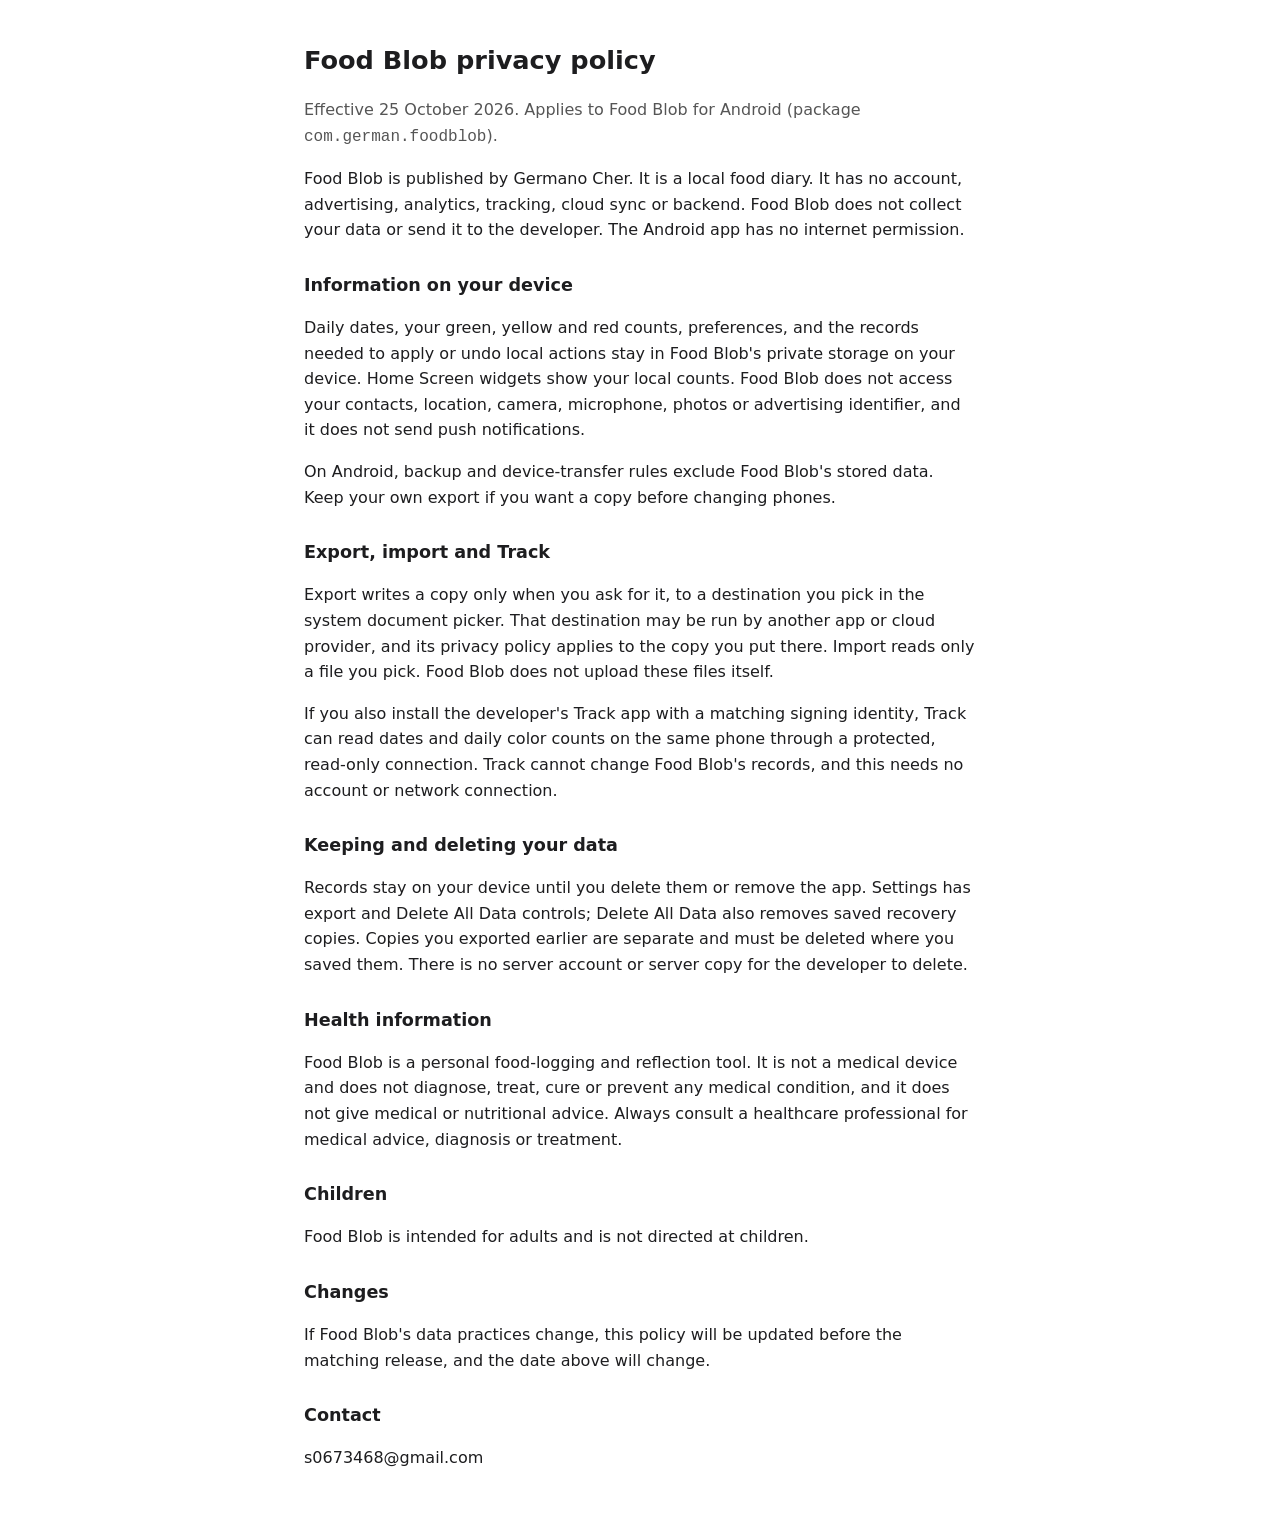
==== foodblob-privacy.html @ b6fa4ab8 "Add Food Blob privacy policy Co-Authored-By: Claude Opus 5.5 <noreply@anthropic.com>" ====
<!doctype html>
<html lang="en">
<head>
<meta charset="utf-8">
<meta name="viewport" content="width=device-width, initial-scale=1">
<title>Food Blob privacy policy</title>
<link rel="stylesheet" href="style.css">
</head>
<body>
<main>
<h1>Food Blob privacy policy</h1>
<p class="muted">Effective 25 October 2026. Applies to Food Blob for Android (package <code>com.german.foodblob</code>).</p>
<p>Food Blob is published by Germano Cher. It is a local food diary. It has no account, advertising, analytics, tracking, cloud sync or backend. Food Blob does not collect your data or send it to the developer. The Android app has no internet permission.</p>

<h2>Information on your device</h2>
<p>Daily dates, your green, yellow and red counts, preferences, and the records needed to apply or undo local actions stay in Food Blob's private storage on your device. Home Screen widgets show your local counts. Food Blob does not access your contacts, location, camera, microphone, photos or advertising identifier, and it does not send push notifications.</p>
<p>On Android, backup and device-transfer rules exclude Food Blob's stored data. Keep your own export if you want a copy before changing phones.</p>

<h2>Export, import and Track</h2>
<p>Export writes a copy only when you ask for it, to a destination you pick in the system document picker. That destination may be run by another app or cloud provider, and its privacy policy applies to the copy you put there. Import reads only a file you pick. Food Blob does not upload these files itself.</p>
<p>If you also install the developer's Track app with a matching signing identity, Track can read dates and daily color counts on the same phone through a protected, read-only connection. Track cannot change Food Blob's records, and this needs no account or network connection.</p>

<h2>Keeping and deleting your data</h2>
<p>Records stay on your device until you delete them or remove the app. Settings has export and Delete All Data controls; Delete All Data also removes saved recovery copies. Copies you exported earlier are separate and must be deleted where you saved them. There is no server account or server copy for the developer to delete.</p>

<h2>Health information</h2>
<p>Food Blob is a personal food-logging and reflection tool. It is not a medical device and does not diagnose, treat, cure or prevent any medical condition, and it does not give medical or nutritional advice. Always consult a healthcare professional for medical advice, diagnosis or treatment.</p>

<h2>Children</h2>
<p>Food Blob is intended for adults and is not directed at children.</p>

<h2>Changes</h2>
<p>If Food Blob's data practices change, this policy will be updated before the matching release, and the date above will change.</p>

<h2>Contact</h2>
<p>s0673468@gmail.com</p>
</main>
</body>
</html>
---- style.css ----
:root { color-scheme: light dark; --fg: #1d1d1f; --bg: #ffffff; --muted: #555; --link: #0b57d0; }
@media (prefers-color-scheme: dark) { :root { --fg: #e8e8ea; --bg: #141416; --muted: #a0a0a8; --link: #8ab4f8; } }
body { margin: 0; background: var(--bg); color: var(--fg); font: 16px/1.6 system-ui, -apple-system, "Segoe UI", sans-serif; }
main { max-width: 42rem; margin: 0 auto; padding: 2.5rem 16px; }
h1 { font-size: 1.6rem; margin: 0 0 1rem; }
h2 { font-size: 1.1rem; margin: 1.75rem 0 0.25rem; }
p, li { color: var(--fg); }
small, .muted { color: var(--muted); }
a { color: var(--link); }
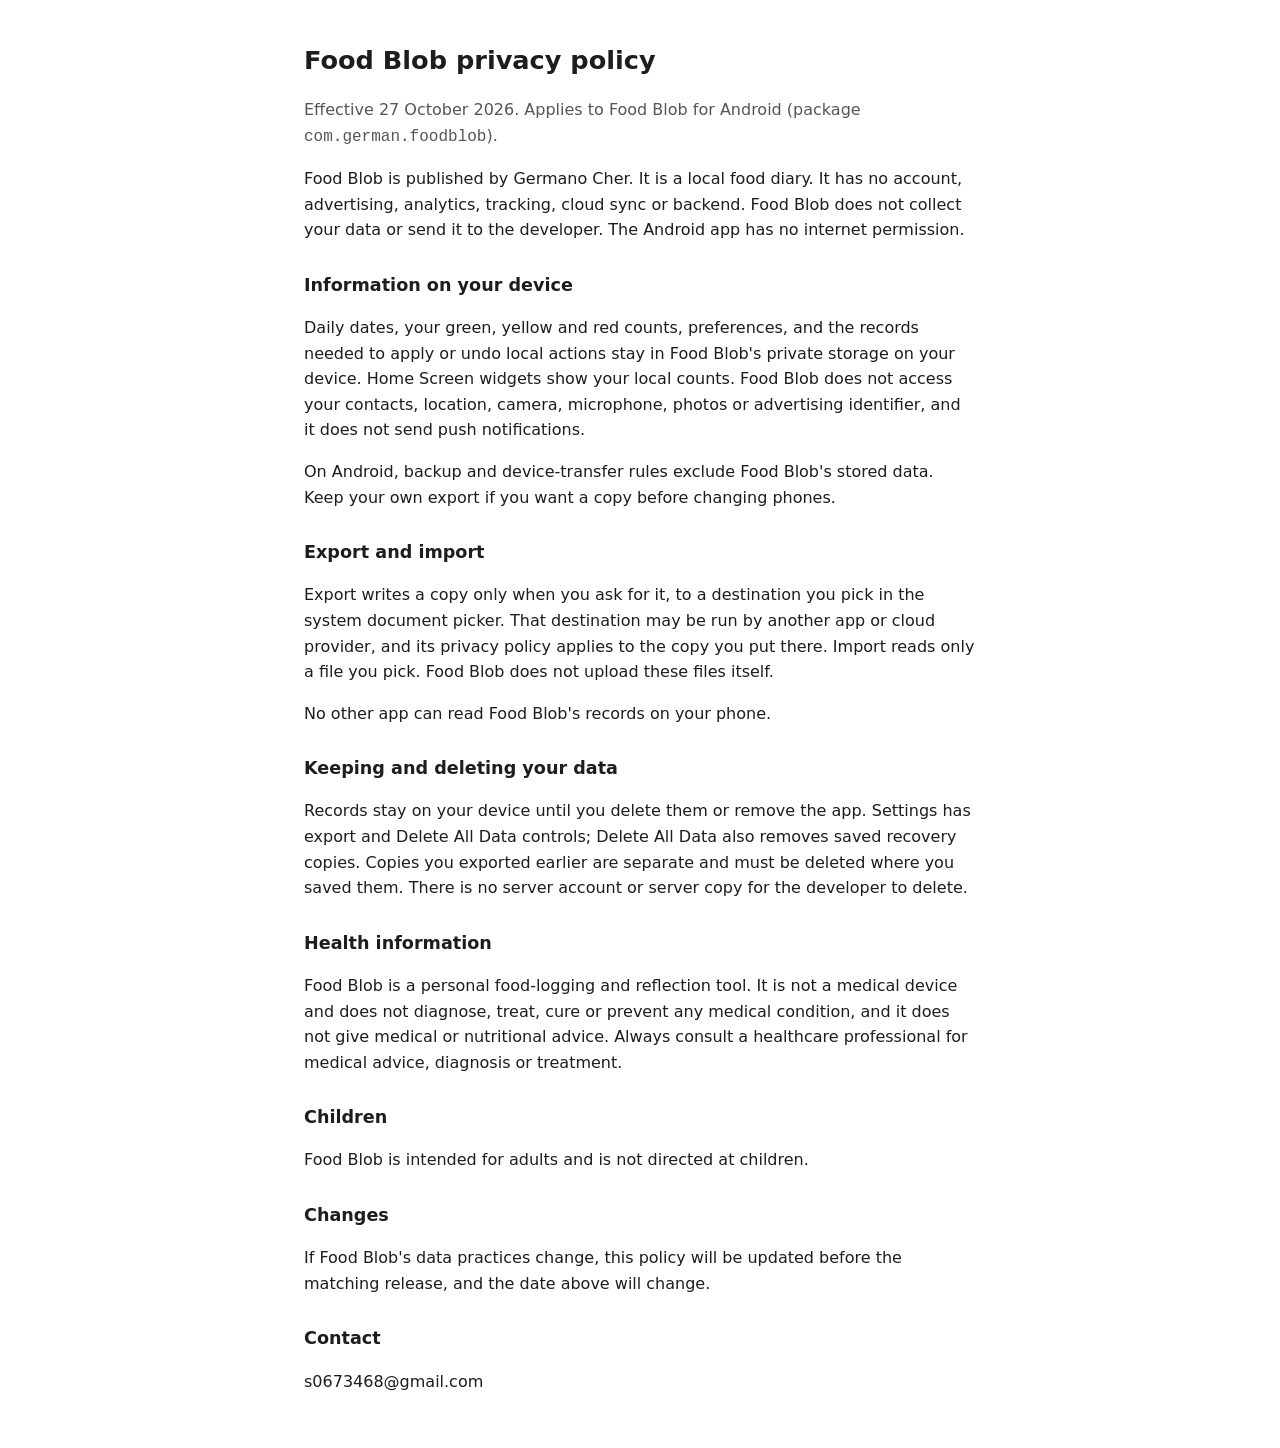
==== commit 733486c9: "Food Blob privacy: Play edition has no Track connection Co-Authored-By: Claude Opus 5.5 <noreply@ant" ====
--- a/foodblob-privacy.html
+++ b/foodblob-privacy.html
@@ -9,16 +9,16 @@
 <body>
 <main>
 <h1>Food Blob privacy policy</h1>
-<p class="muted">Effective 25 October 2026. Applies to Food Blob for Android (package <code>com.german.foodblob</code>).</p>
+<p class="muted">Effective 27 October 2026. Applies to Food Blob for Android (package <code>com.german.foodblob</code>).</p>
 <p>Food Blob is published by Germano Cher. It is a local food diary. It has no account, advertising, analytics, tracking, cloud sync or backend. Food Blob does not collect your data or send it to the developer. The Android app has no internet permission.</p>
 
 <h2>Information on your device</h2>
 <p>Daily dates, your green, yellow and red counts, preferences, and the records needed to apply or undo local actions stay in Food Blob's private storage on your device. Home Screen widgets show your local counts. Food Blob does not access your contacts, location, camera, microphone, photos or advertising identifier, and it does not send push notifications.</p>
 <p>On Android, backup and device-transfer rules exclude Food Blob's stored data. Keep your own export if you want a copy before changing phones.</p>
 
-<h2>Export, import and Track</h2>
+<h2>Export and import</h2>
 <p>Export writes a copy only when you ask for it, to a destination you pick in the system document picker. That destination may be run by another app or cloud provider, and its privacy policy applies to the copy you put there. Import reads only a file you pick. Food Blob does not upload these files itself.</p>
-<p>If you also install the developer's Track app with a matching signing identity, Track can read dates and daily color counts on the same phone through a protected, read-only connection. Track cannot change Food Blob's records, and this needs no account or network connection.</p>
+<p>No other app can read Food Blob's records on your phone.</p>
 
 <h2>Keeping and deleting your data</h2>
 <p>Records stay on your device until you delete them or remove the app. Settings has export and Delete All Data controls; Delete All Data also removes saved recovery copies. Copies you exported earlier are separate and must be deleted where you saved them. There is no server account or server copy for the developer to delete.</p>
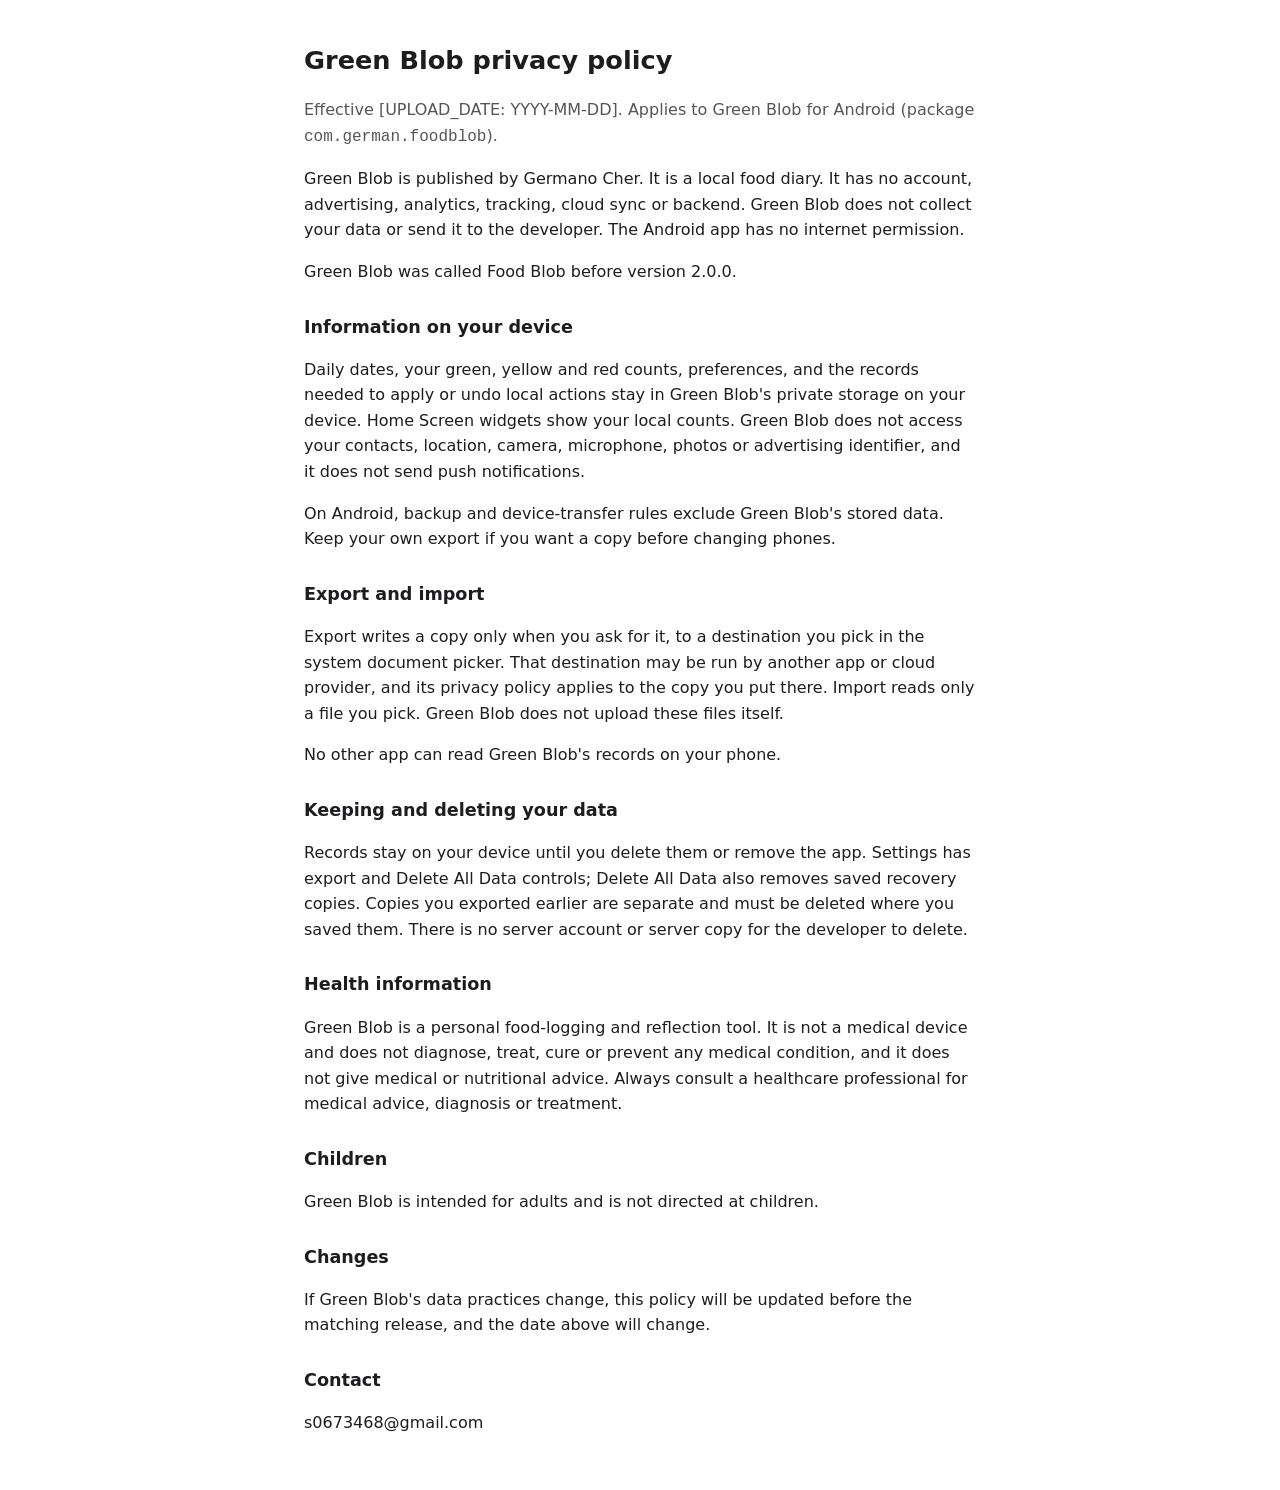
==== commit 31e783f7: "Prepare Green Blob privacy policy rename for 2.0.0" ====
--- a/foodblob-privacy.html
+++ b/foodblob-privacy.html
@@ -3,34 +3,35 @@
 <head>
 <meta charset="utf-8">
 <meta name="viewport" content="width=device-width, initial-scale=1">
-<title>Food Blob privacy policy</title>
+<title>Green Blob privacy policy</title>
 <link rel="stylesheet" href="style.css">
 </head>
 <body>
 <main>
-<h1>Food Blob privacy policy</h1>
-<p class="muted">Effective 27 October 2026. Applies to Food Blob for Android (package <code>com.german.foodblob</code>).</p>
-<p>Food Blob is published by Germano Cher. It is a local food diary. It has no account, advertising, analytics, tracking, cloud sync or backend. Food Blob does not collect your data or send it to the developer. The Android app has no internet permission.</p>
+<h1>Green Blob privacy policy</h1>
+<p class="muted">Effective [UPLOAD_DATE: YYYY-MM-DD]. Applies to Green Blob for Android (package <code>com.german.foodblob</code>).</p>
+<p>Green Blob is published by Germano Cher. It is a local food diary. It has no account, advertising, analytics, tracking, cloud sync or backend. Green Blob does not collect your data or send it to the developer. The Android app has no internet permission.</p>
+<p>Green Blob was called Food Blob before version 2.0.0.</p>
 
 <h2>Information on your device</h2>
-<p>Daily dates, your green, yellow and red counts, preferences, and the records needed to apply or undo local actions stay in Food Blob's private storage on your device. Home Screen widgets show your local counts. Food Blob does not access your contacts, location, camera, microphone, photos or advertising identifier, and it does not send push notifications.</p>
-<p>On Android, backup and device-transfer rules exclude Food Blob's stored data. Keep your own export if you want a copy before changing phones.</p>
+<p>Daily dates, your green, yellow and red counts, preferences, and the records needed to apply or undo local actions stay in Green Blob's private storage on your device. Home Screen widgets show your local counts. Green Blob does not access your contacts, location, camera, microphone, photos or advertising identifier, and it does not send push notifications.</p>
+<p>On Android, backup and device-transfer rules exclude Green Blob's stored data. Keep your own export if you want a copy before changing phones.</p>
 
 <h2>Export and import</h2>
-<p>Export writes a copy only when you ask for it, to a destination you pick in the system document picker. That destination may be run by another app or cloud provider, and its privacy policy applies to the copy you put there. Import reads only a file you pick. Food Blob does not upload these files itself.</p>
-<p>No other app can read Food Blob's records on your phone.</p>
+<p>Export writes a copy only when you ask for it, to a destination you pick in the system document picker. That destination may be run by another app or cloud provider, and its privacy policy applies to the copy you put there. Import reads only a file you pick. Green Blob does not upload these files itself.</p>
+<p>No other app can read Green Blob's records on your phone.</p>
 
 <h2>Keeping and deleting your data</h2>
 <p>Records stay on your device until you delete them or remove the app. Settings has export and Delete All Data controls; Delete All Data also removes saved recovery copies. Copies you exported earlier are separate and must be deleted where you saved them. There is no server account or server copy for the developer to delete.</p>
 
 <h2>Health information</h2>
-<p>Food Blob is a personal food-logging and reflection tool. It is not a medical device and does not diagnose, treat, cure or prevent any medical condition, and it does not give medical or nutritional advice. Always consult a healthcare professional for medical advice, diagnosis or treatment.</p>
+<p>Green Blob is a personal food-logging and reflection tool. It is not a medical device and does not diagnose, treat, cure or prevent any medical condition, and it does not give medical or nutritional advice. Always consult a healthcare professional for medical advice, diagnosis or treatment.</p>
 
 <h2>Children</h2>
-<p>Food Blob is intended for adults and is not directed at children.</p>
+<p>Green Blob is intended for adults and is not directed at children.</p>
 
 <h2>Changes</h2>
-<p>If Food Blob's data practices change, this policy will be updated before the matching release, and the date above will change.</p>
+<p>If Green Blob's data practices change, this policy will be updated before the matching release, and the date above will change.</p>
 
 <h2>Contact</h2>
 <p>s0673468@gmail.com</p>
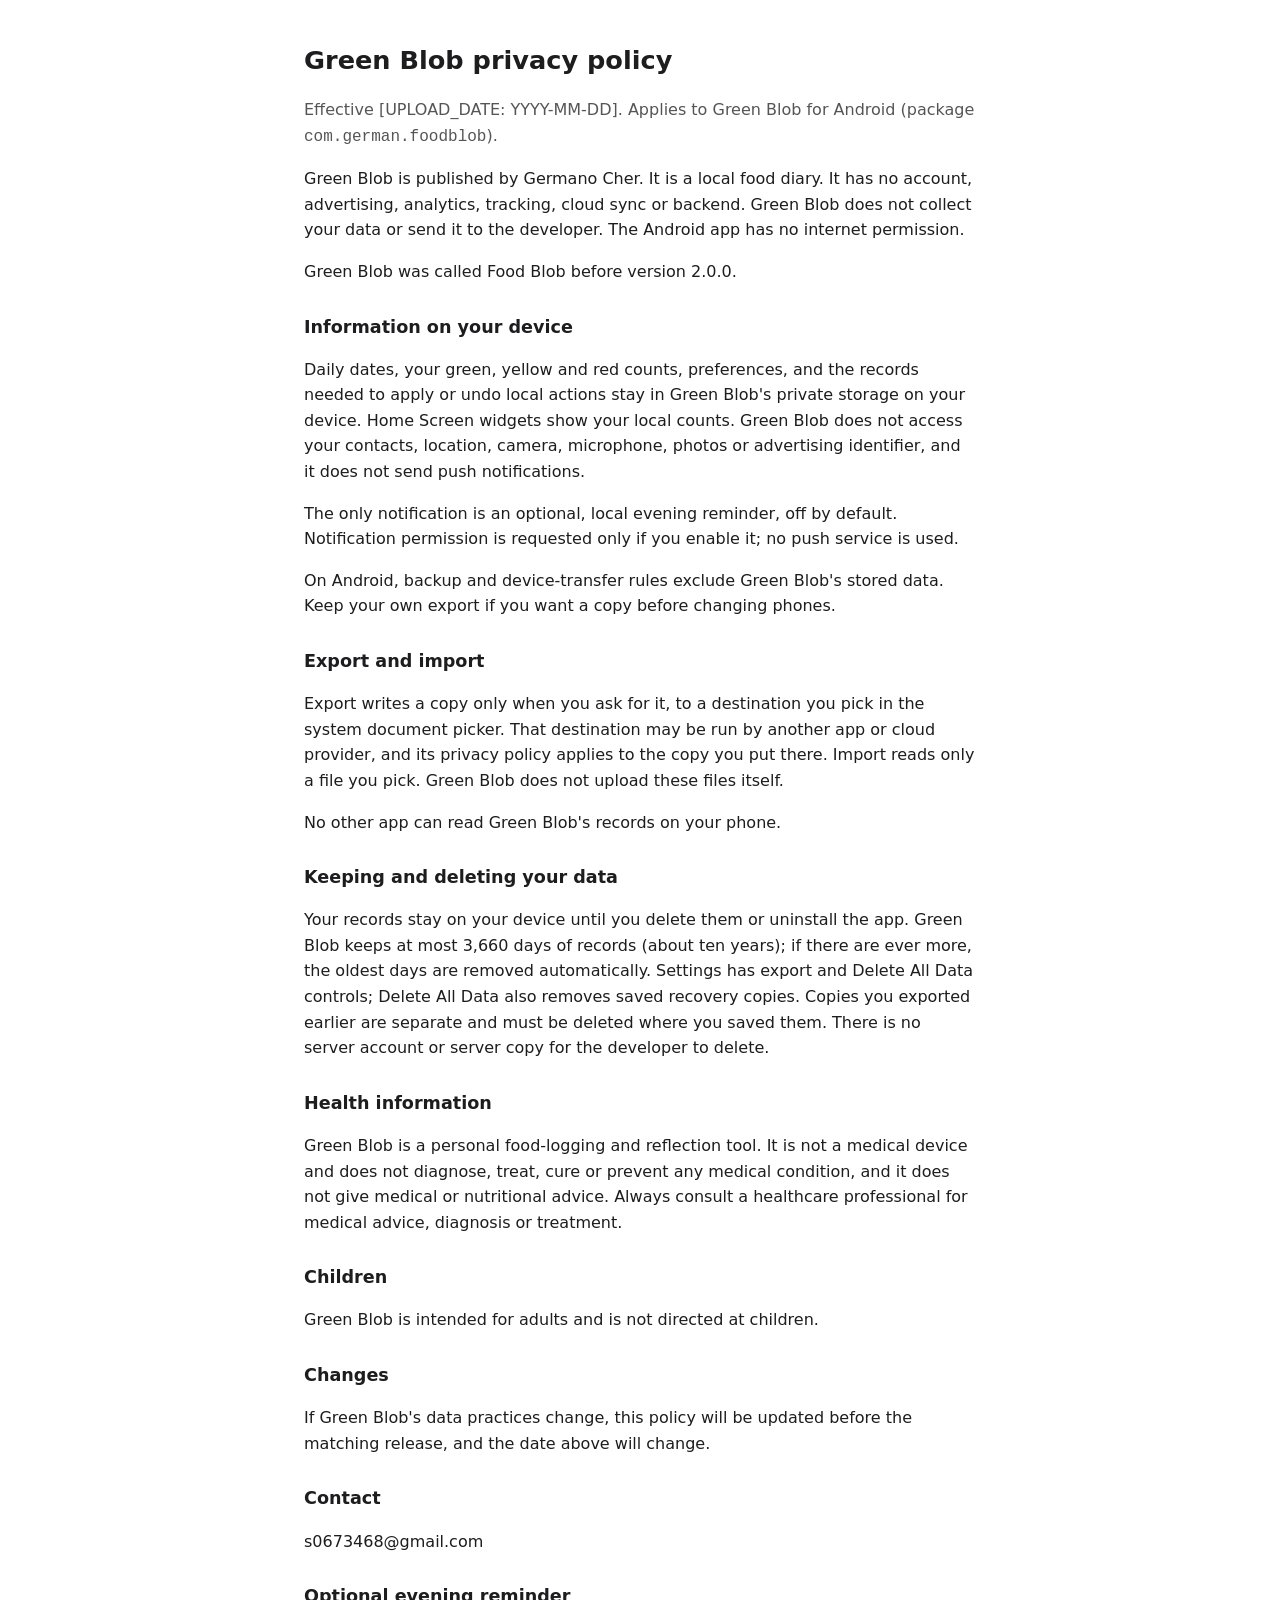
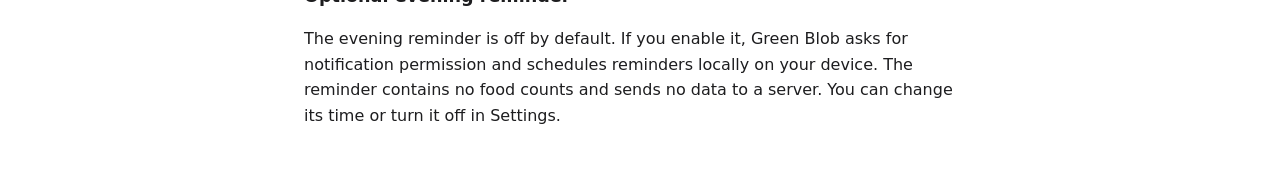
==== commit 30752400: "Clarify retention and align Green Blob privacy policy copies" ====
--- a/foodblob-privacy.html
+++ b/foodblob-privacy.html
@@ -15,6 +15,8 @@
 
 <h2>Information on your device</h2>
 <p>Daily dates, your green, yellow and red counts, preferences, and the records needed to apply or undo local actions stay in Green Blob's private storage on your device. Home Screen widgets show your local counts. Green Blob does not access your contacts, location, camera, microphone, photos or advertising identifier, and it does not send push notifications.</p>
+<p>The only notification is an optional, local evening reminder, off by default.
+Notification permission is requested only if you enable it; no push service is used.</p>
 <p>On Android, backup and device-transfer rules exclude Green Blob's stored data. Keep your own export if you want a copy before changing phones.</p>
 
 <h2>Export and import</h2>
@@ -22,7 +24,7 @@
 <p>No other app can read Green Blob's records on your phone.</p>
 
 <h2>Keeping and deleting your data</h2>
-<p>Records stay on your device until you delete them or remove the app. Settings has export and Delete All Data controls; Delete All Data also removes saved recovery copies. Copies you exported earlier are separate and must be deleted where you saved them. There is no server account or server copy for the developer to delete.</p>
+<p>Your records stay on your device until you delete them or uninstall the app. Green Blob keeps at most 3,660 days of records (about ten years); if there are ever more, the oldest days are removed automatically. Settings has export and Delete All Data controls; Delete All Data also removes saved recovery copies. Copies you exported earlier are separate and must be deleted where you saved them. There is no server account or server copy for the developer to delete.</p>
 
 <h2>Health information</h2>
 <p>Green Blob is a personal food-logging and reflection tool. It is not a medical device and does not diagnose, treat, cure or prevent any medical condition, and it does not give medical or nutritional advice. Always consult a healthcare professional for medical advice, diagnosis or treatment.</p>
@@ -35,6 +37,12 @@
 
 <h2>Contact</h2>
 <p>s0673468@gmail.com</p>
+
+<h2>Optional evening reminder</h2>
+<p>The evening reminder is off by default. If you enable it, Green Blob asks for
+notification permission and schedules reminders locally on your device. The
+reminder contains no food counts and sends no data to a server. You can change
+its time or turn it off in Settings.</p>
 </main>
 </body>
 </html>
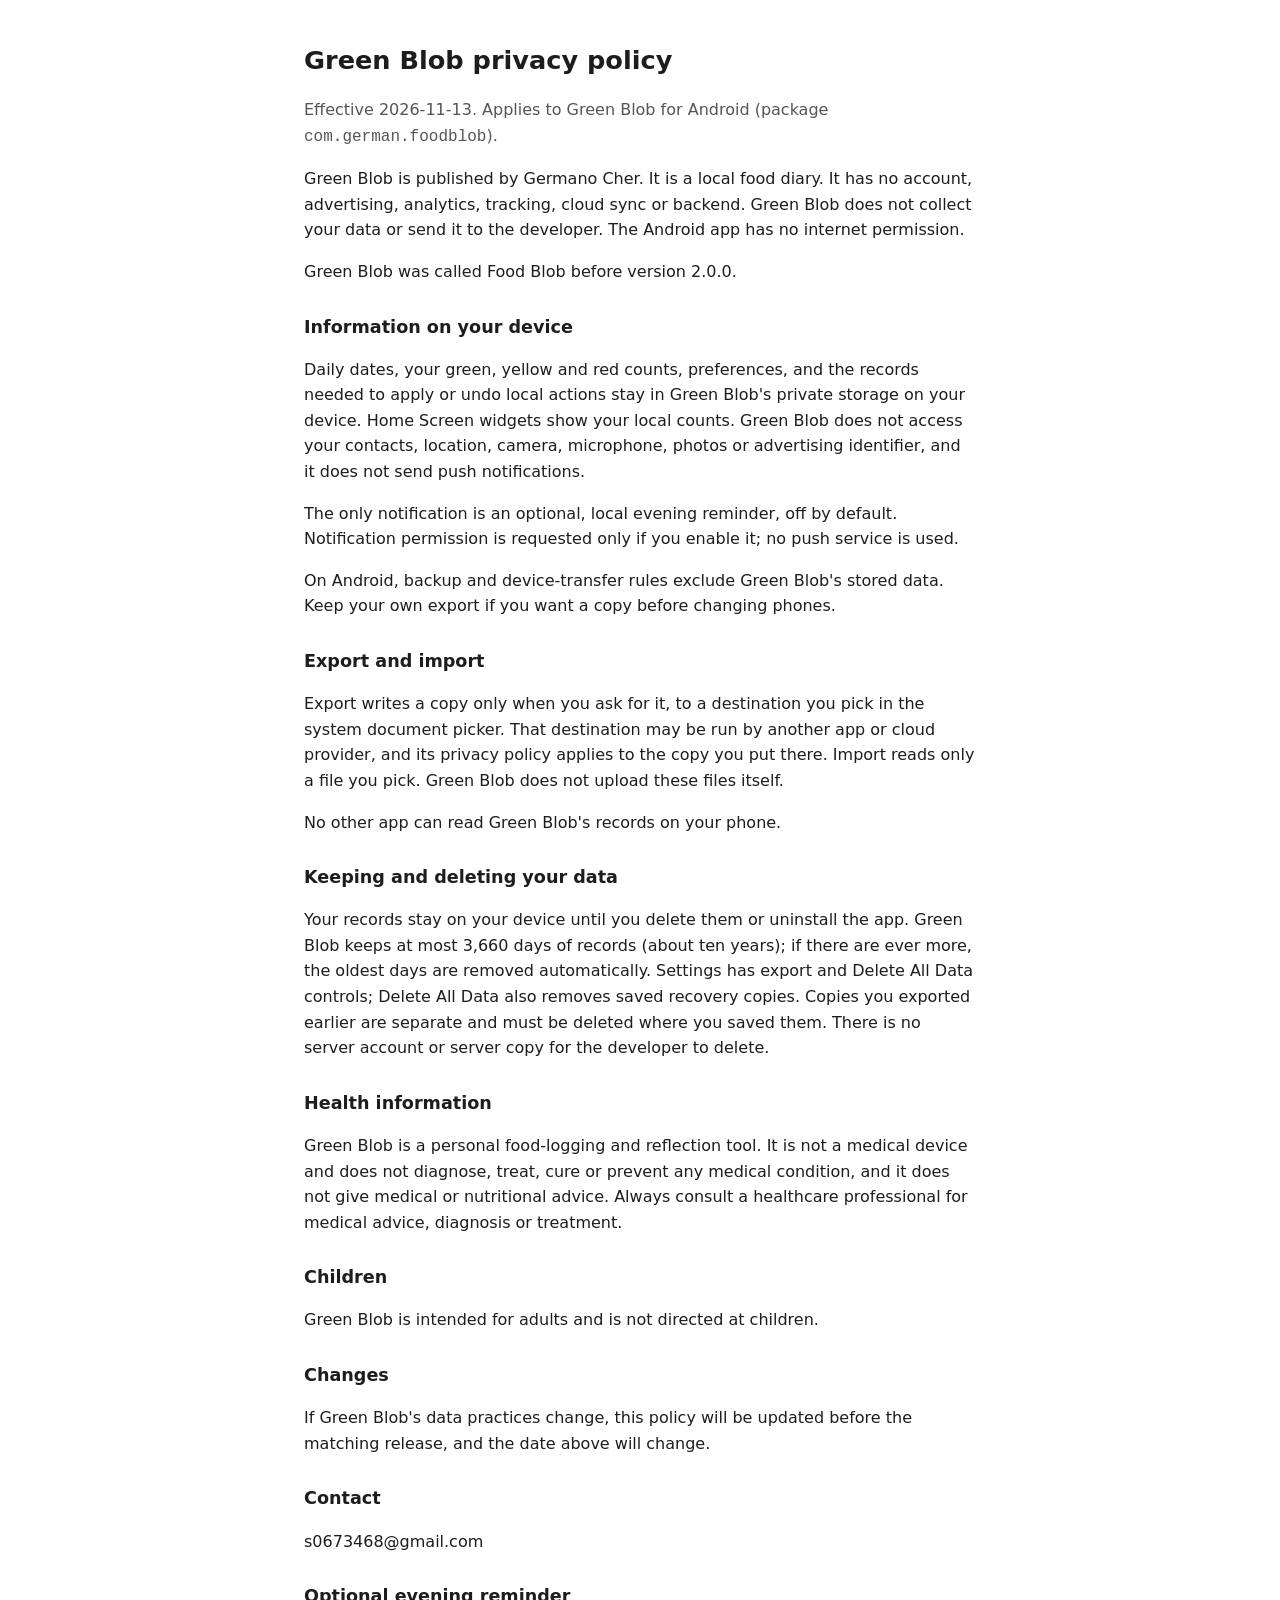
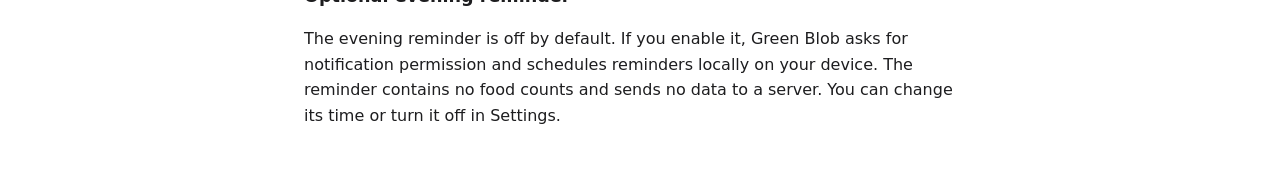
==== commit 6a4813cc: "Set Green Blob privacy effective date to 2026-11-13" ====
--- a/foodblob-privacy.html
+++ b/foodblob-privacy.html
@@ -9,7 +9,7 @@
 <body>
 <main>
 <h1>Green Blob privacy policy</h1>
-<p class="muted">Effective [UPLOAD_DATE: YYYY-MM-DD]. Applies to Green Blob for Android (package <code>com.german.foodblob</code>).</p>
+<p class="muted">Effective 2026-11-13. Applies to Green Blob for Android (package <code>com.german.foodblob</code>).</p>
 <p>Green Blob is published by Germano Cher. It is a local food diary. It has no account, advertising, analytics, tracking, cloud sync or backend. Green Blob does not collect your data or send it to the developer. The Android app has no internet permission.</p>
 <p>Green Blob was called Food Blob before version 2.0.0.</p>
 
